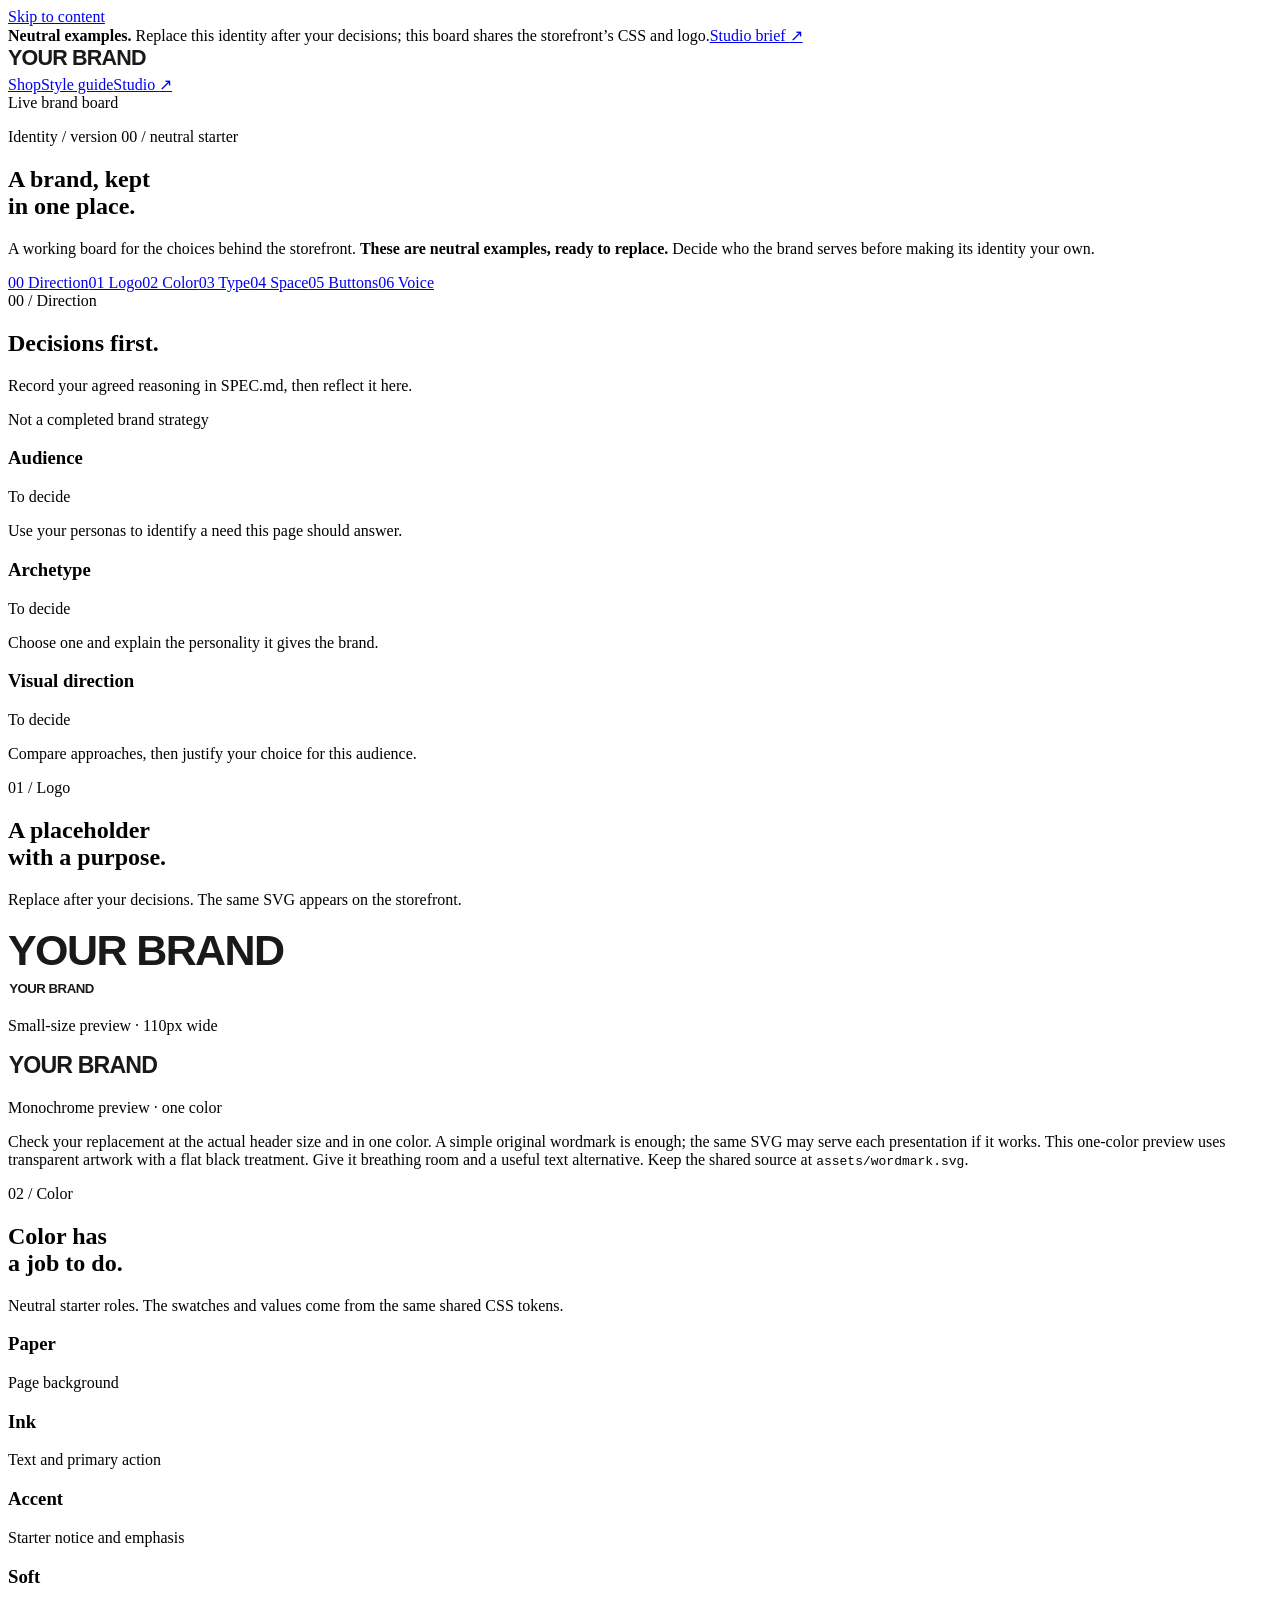
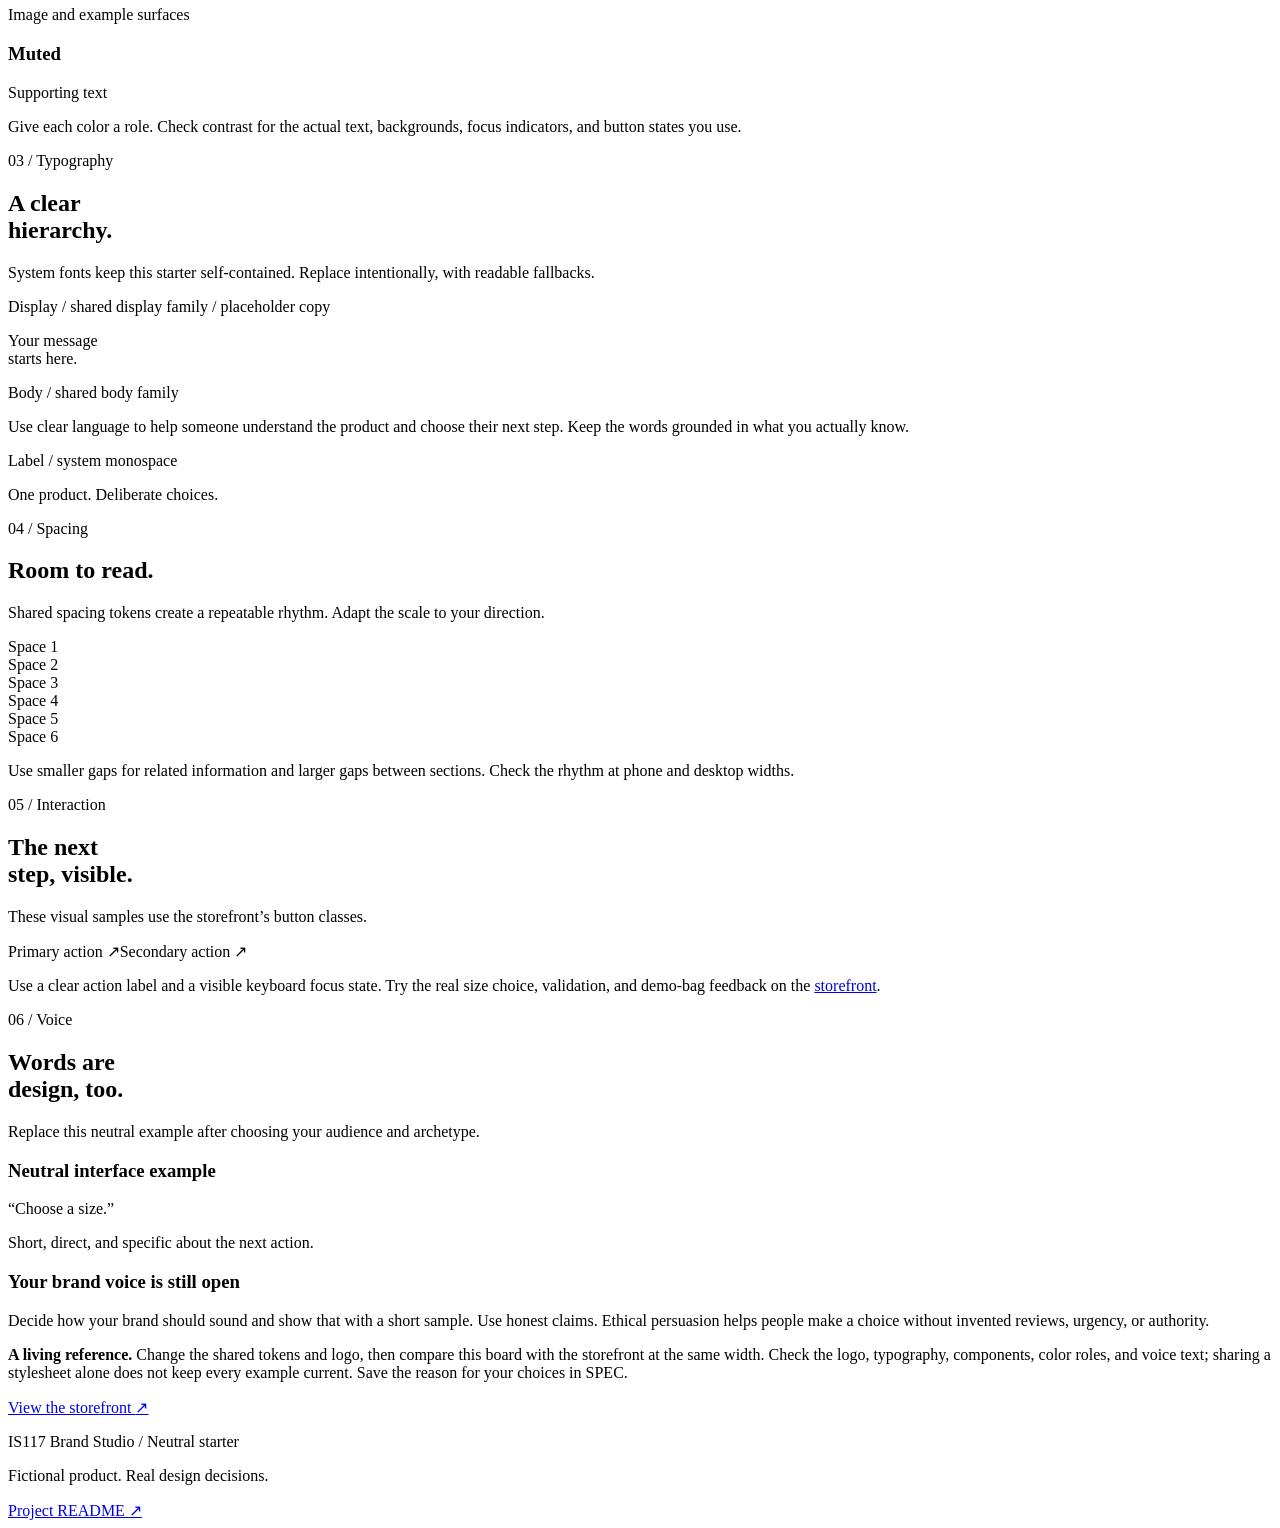
==== public/styleguide.html @ 8072f21a "Initial commit" ====
<!doctype html>
<html lang="en">
  <head>
    <meta charset="utf-8" />
    <meta name="viewport" content="width=device-width, initial-scale=1" />
    <meta
      name="description"
      content="The live, neutral brand board for the IS117 T-shirt storefront. Shared tokens and assets keep design choices connected to the page."
    />
    <title>Live style guide — Your Brand starter</title>
    <link rel="icon" href="data:," />
    <link rel="stylesheet" href="styles.css" />
    <script src="styleguide.js" defer></script>
  </head>
  <body>
    <a class="skip-link" href="#main">Skip to content</a>
    <aside class="starter-notice" aria-label="Starter information">
      <span
        ><strong>Neutral examples.</strong> Replace this identity after your
        decisions; this board shares the storefront’s CSS and logo.</span
      ><a href="studio.html">Studio brief <span aria-hidden="true">↗</span></a>
    </aside>
    <header class="site-header wrap">
      <a
        class="brand-link"
        href="index.html"
        aria-label="Your Brand storefront home"
        ><img
          class="wordmark"
          src="assets/wordmark.svg"
          alt="Neutral starter wordmark"
          width="175"
          height="26"
      /></a>
      <nav class="main-nav" aria-label="Main navigation">
        <a class="nav-link" href="index.html">Shop</a
        ><a class="nav-link" href="styleguide.html" aria-current="page"
          >Style guide</a
        ><a class="nav-link" href="studio.html"
          >Studio <span aria-hidden="true">↗</span></a
        >
      </nav>
      <span class="micro-label">Live brand board</span>
    </header>
    <main id="main">
      <section class="page-hero wrap" aria-labelledby="guide-title">
        <p class="eyebrow">
          <span class="status-dot" aria-hidden="true"></span> Identity / version
          00 / neutral starter
        </p>
        <h1 id="guide-title">A brand, kept<br />in one place.</h1>
        <p class="hero-summary">
          A working board for the choices behind the storefront.
          <strong>These are neutral examples, ready to replace.</strong> Decide
          who the brand serves before making its identity your own.
        </p>
      </section>
      <nav class="page-subnav wrap" aria-label="Style guide sections">
        <a class="section-link" href="#direction">00 Direction</a
        ><a class="section-link" href="#logo">01 Logo</a
        ><a class="section-link" href="#palette">02 Color</a
        ><a class="section-link" href="#type">03 Type</a
        ><a class="section-link" href="#spacing">04 Space</a
        ><a class="section-link" href="#buttons">05 Buttons</a
        ><a class="section-link" href="#voice">06 Voice</a>
      </nav>

      <section
        id="direction"
        class="guide-section wrap"
        aria-labelledby="direction-title"
      >
        <div class="section-heading">
          <span class="section-number">00 / Direction</span>
          <h2 id="direction-title">Decisions first.</h2>
          <p>Record your agreed reasoning in SPEC.md, then reflect it here.</p>
        </div>
        <div class="guide-content">
          <span class="draft-label">Not a completed brand strategy</span>
          <div class="decision-grid">
            <div>
              <h3>Audience</h3>
              <p class="undecided">To decide</p>
              <p>
                Use your personas to identify a need this page should answer.
              </p>
            </div>
            <div>
              <h3>Archetype</h3>
              <p class="undecided">To decide</p>
              <p>Choose one and explain the personality it gives the brand.</p>
            </div>
            <div>
              <h3>Visual direction</h3>
              <p class="undecided">To decide</p>
              <p>
                Compare approaches, then justify your choice for this audience.
              </p>
            </div>
          </div>
        </div>
      </section>

      <section
        id="logo"
        class="guide-section wrap"
        aria-labelledby="logo-title"
      >
        <div class="section-heading">
          <span class="section-number">01 / Logo</span>
          <h2 id="logo-title">A placeholder<br />with a purpose.</h2>
          <p>
            Replace after your decisions. The same SVG appears on the
            storefront.
          </p>
        </div>
        <div class="guide-content">
          <div class="logo-board">
            <img
              src="assets/wordmark.svg"
              alt="Neutral starter wordmark"
              width="350"
              height="52"
            />
          </div>
          <div class="logo-variants">
            <div class="logo-variant">
              <img
                class="logo-small"
                src="assets/wordmark.svg"
                alt="Neutral starter wordmark at a small size"
                width="110"
                height="16"
              />
              <p>Small-size preview · 110px wide</p>
            </div>
            <div class="logo-variant">
              <img
                class="logo-mono"
                src="assets/wordmark.svg"
                alt="Neutral starter wordmark in monochrome"
                width="190"
                height="28"
              />
              <p>Monochrome preview · one color</p>
            </div>
          </div>
          <p class="guide-note">
            Check your replacement at the actual header size and in one color. A
            simple original wordmark is enough; the same SVG may serve each
            presentation if it works. This one-color preview uses transparent
            artwork with a flat black treatment. Give it breathing room and a
            useful text alternative. Keep the shared source at
            <code>assets/wordmark.svg</code>.
          </p>
        </div>
      </section>

      <section
        id="palette"
        class="guide-section wrap"
        aria-labelledby="palette-title"
      >
        <div class="section-heading">
          <span class="section-number">02 / Color</span>
          <h2 id="palette-title">Color has<br />a job to do.</h2>
          <p>
            Neutral starter roles. The swatches and values come from the same
            shared CSS tokens.
          </p>
        </div>
        <div class="guide-content">
          <div class="palette-grid">
            <article class="palette-card">
              <div
                class="color-swatch"
                style="--swatch-color: var(--color-paper)"
              ></div>
              <h3>Paper</h3>
              <code data-color-token="--color-paper">CSS token</code>
              <p>Page background</p>
            </article>
            <article class="palette-card">
              <div
                class="color-swatch"
                style="--swatch-color: var(--color-ink)"
              ></div>
              <h3>Ink</h3>
              <code data-color-token="--color-ink">CSS token</code>
              <p>Text and primary action</p>
            </article>
            <article class="palette-card">
              <div
                class="color-swatch"
                style="--swatch-color: var(--color-accent)"
              ></div>
              <h3>Accent</h3>
              <code data-color-token="--color-accent">CSS token</code>
              <p>Starter notice and emphasis</p>
            </article>
            <article class="palette-card">
              <div
                class="color-swatch"
                style="--swatch-color: var(--color-soft)"
              ></div>
              <h3>Soft</h3>
              <code data-color-token="--color-soft">CSS token</code>
              <p>Image and example surfaces</p>
            </article>
            <article class="palette-card">
              <div
                class="color-swatch"
                style="--swatch-color: var(--color-muted)"
              ></div>
              <h3>Muted</h3>
              <code data-color-token="--color-muted">CSS token</code>
              <p>Supporting text</p>
            </article>
          </div>
          <p class="guide-note">
            Give each color a role. Check contrast for the actual text,
            backgrounds, focus indicators, and button states you use.
          </p>
        </div>
      </section>

      <section
        id="type"
        class="guide-section wrap"
        aria-labelledby="type-title"
      >
        <div class="section-heading">
          <span class="section-number">03 / Typography</span>
          <h2 id="type-title">A clear<br />hierarchy.</h2>
          <p>
            System fonts keep this starter self-contained. Replace
            intentionally, with readable fallbacks.
          </p>
        </div>
        <div class="guide-content">
          <div class="type-specimen">
            <span class="type-label"
              >Display / shared display family / placeholder copy</span
            >
            <p class="type-display">Your message<br />starts here.</p>
          </div>
          <div class="type-specimen">
            <span class="type-label">Body / shared body family</span>
            <p class="type-body">
              Use clear language to help someone understand the product and
              choose their next step. Keep the words grounded in what you
              actually know.
            </p>
          </div>
          <div class="type-specimen">
            <span class="type-label">Label / system monospace</span>
            <p class="type-mono">One product. Deliberate choices.</p>
          </div>
        </div>
      </section>

      <section
        id="spacing"
        class="guide-section wrap"
        aria-labelledby="spacing-title"
      >
        <div class="section-heading">
          <span class="section-number">04 / Spacing</span>
          <h2 id="spacing-title">Room to read.</h2>
          <p>
            Shared spacing tokens create a repeatable rhythm. Adapt the scale to
            your direction.
          </p>
        </div>
        <div class="guide-content">
          <div class="spacing-grid">
            <div class="spacing-token">
              <div
                class="spacing-bar"
                style="--token-size: var(--space-1)"
              ></div>
              <span class="token-name">Space 1</span
              ><code data-space-token="--space-1">CSS token</code>
            </div>
            <div class="spacing-token">
              <div
                class="spacing-bar"
                style="--token-size: var(--space-2)"
              ></div>
              <span class="token-name">Space 2</span
              ><code data-space-token="--space-2">CSS token</code>
            </div>
            <div class="spacing-token">
              <div
                class="spacing-bar"
                style="--token-size: var(--space-3)"
              ></div>
              <span class="token-name">Space 3</span
              ><code data-space-token="--space-3">CSS token</code>
            </div>
            <div class="spacing-token">
              <div
                class="spacing-bar"
                style="--token-size: var(--space-4)"
              ></div>
              <span class="token-name">Space 4</span
              ><code data-space-token="--space-4">CSS token</code>
            </div>
            <div class="spacing-token">
              <div
                class="spacing-bar"
                style="--token-size: var(--space-5)"
              ></div>
              <span class="token-name">Space 5</span
              ><code data-space-token="--space-5">CSS token</code>
            </div>
            <div class="spacing-token">
              <div
                class="spacing-bar"
                style="--token-size: var(--space-6)"
              ></div>
              <span class="token-name">Space 6</span
              ><code data-space-token="--space-6">CSS token</code>
            </div>
          </div>
          <p class="guide-note">
            Use smaller gaps for related information and larger gaps between
            sections. Check the rhythm at phone and desktop widths.
          </p>
        </div>
      </section>

      <section
        id="buttons"
        class="guide-section wrap"
        aria-labelledby="buttons-title"
      >
        <div class="section-heading">
          <span class="section-number">05 / Interaction</span>
          <h2 id="buttons-title">The next<br />step, visible.</h2>
          <p>These visual samples use the storefront’s button classes.</p>
        </div>
        <div class="guide-content">
          <div class="button-samples">
            <span class="button button-primary"
              >Primary action <span aria-hidden="true">↗</span></span
            ><span class="button button-secondary"
              >Secondary action <span aria-hidden="true">↗</span></span
            >
          </div>
          <p class="guide-note">
            Use a clear action label and a visible keyboard focus state. Try the
            real size choice, validation, and demo-bag feedback on the
            <a href="index.html">storefront</a>.
          </p>
        </div>
      </section>

      <section
        id="voice"
        class="guide-section wrap"
        aria-labelledby="voice-title"
      >
        <div class="section-heading">
          <span class="section-number">06 / Voice</span>
          <h2 id="voice-title">Words are<br />design, too.</h2>
          <p>
            Replace this neutral example after choosing your audience and
            archetype.
          </p>
        </div>
        <div class="guide-content">
          <div class="voice-grid">
            <div>
              <h3>Neutral interface example</h3>
              <p class="voice-example">“Choose a size.”</p>
              <p>Short, direct, and specific about the next action.</p>
            </div>
            <div>
              <h3>Your brand voice is still open</h3>
              <p>
                Decide how your brand should sound and show that with a short
                sample. Use honest claims. Ethical persuasion helps people make
                a choice without invented reviews, urgency, or authority.
              </p>
            </div>
          </div>
        </div>
      </section>

      <div class="guide-footer-note wrap">
        <p>
          <strong>A living reference.</strong> Change the shared tokens and
          logo, then compare this board with the storefront at the same width.
          Check the logo, typography, components, color roles, and voice text;
          sharing a stylesheet alone does not keep every example current. Save
          the reason for your choices in SPEC.
        </p>
        <a href="index.html"
          >View the storefront <span aria-hidden="true">↗</span></a
        >
      </div>
    </main>
    <footer class="site-footer wrap">
      <p>
        IS117 Brand Studio <span class="footer-separator"> / </span> Neutral
        starter
      </p>
      <p class="footer-tagline">Fictional product. Real design decisions.</p>
      <a href="https://github.com/kaw393939/is117-brand-studio#readme"
        >Project README <span aria-hidden="true">↗</span></a
      >
    </footer>
  </body>
</html>
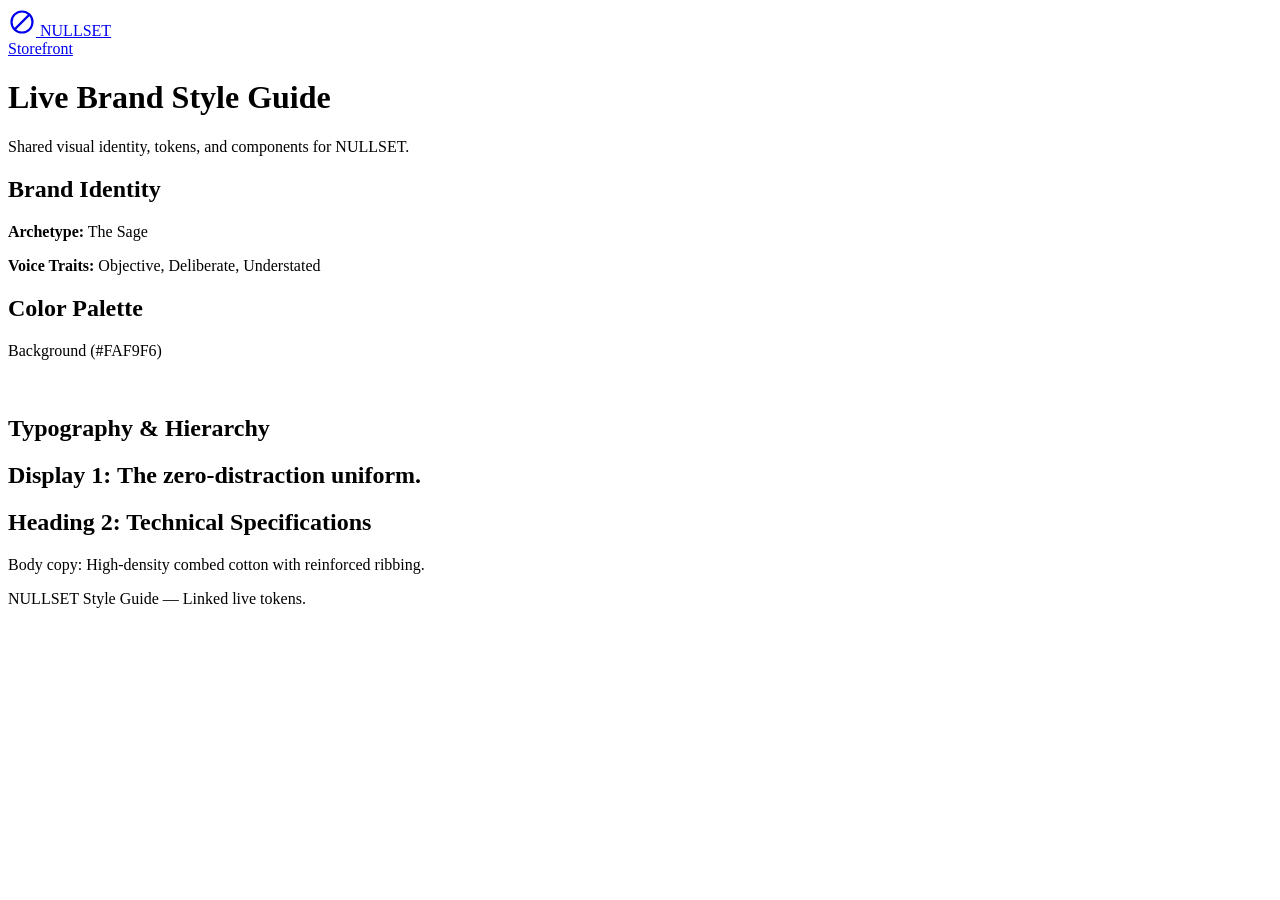
==== commit 1f22fce4: "feat(BRAND-001): complete nullset storefront, live styleguide, and docs" ====
--- a/public/styleguide.html
+++ b/public/styleguide.html
@@ -3,413 +3,92 @@
   <head>
     <meta charset="utf-8" />
     <meta name="viewport" content="width=device-width, initial-scale=1" />
-    <meta
-      name="description"
-      content="The live, neutral brand board for the IS117 T-shirt storefront. Shared tokens and assets keep design choices connected to the page."
-    />
-    <title>Live style guide — Your Brand starter</title>
-    <link rel="icon" href="data:," />
-    <link rel="stylesheet" href="styles.css" />
-    <script src="styleguide.js" defer></script>
+    <title>NULLSET — Live Style Guide</title>
+    <link rel="stylesheet" href="style.css" />
   </head>
   <body>
-    <a class="skip-link" href="#main">Skip to content</a>
-    <aside class="starter-notice" aria-label="Starter information">
-      <span
-        ><strong>Neutral examples.</strong> Replace this identity after your
-        decisions; this board shares the storefront’s CSS and logo.</span
-      ><a href="studio.html">Studio brief <span aria-hidden="true">↗</span></a>
-    </aside>
-    <header class="site-header wrap">
-      <a
-        class="brand-link"
-        href="index.html"
-        aria-label="Your Brand storefront home"
-        ><img
-          class="wordmark"
-          src="assets/wordmark.svg"
-          alt="Neutral starter wordmark"
-          width="175"
-          height="26"
-      /></a>
-      <nav class="main-nav" aria-label="Main navigation">
-        <a class="nav-link" href="index.html">Shop</a
-        ><a class="nav-link" href="styleguide.html" aria-current="page"
-          >Style guide</a
-        ><a class="nav-link" href="studio.html"
-          >Studio <span aria-hidden="true">↗</span></a
-        >
-      </nav>
-      <span class="micro-label">Live brand board</span>
+    <header class="site-header">
+      <div class="header-inner container">
+        <a href="/" class="brand-logo" aria-label="NULLSET Home">
+          <svg
+            width="28"
+            height="28"
+            viewBox="0 0 32 32"
+            fill="none"
+            xmlns="http://www.w3.org/2000/svg"
+            aria-hidden="true"
+          >
+            <circle
+              cx="16"
+              cy="16"
+              r="12"
+              stroke="currentColor"
+              stroke-width="2.5"
+            />
+            <line
+              x1="7"
+              y1="25"
+              x2="25"
+              y2="7"
+              stroke="currentColor"
+              stroke-width="2.5"
+            />
+          </svg>
+          <span class="brand-name">NULLSET</span>
+        </a>
+        <nav class="nav-links">
+          <a href="index.html">Storefront</a>
+        </nav>
+      </div>
     </header>
-    <main id="main">
-      <section class="page-hero wrap" aria-labelledby="guide-title">
-        <p class="eyebrow">
-          <span class="status-dot" aria-hidden="true"></span> Identity / version
-          00 / neutral starter
-        </p>
-        <h1 id="guide-title">A brand, kept<br />in one place.</h1>
-        <p class="hero-summary">
-          A working board for the choices behind the storefront.
-          <strong>These are neutral examples, ready to replace.</strong> Decide
-          who the brand serves before making its identity your own.
-        </p>
+
+    <main class="container">
+      <h1>Live Brand Style Guide</h1>
+      <p>Shared visual identity, tokens, and components for NULLSET.</p>
+
+      <section class="guide-section">
+        <h2>Brand Identity</h2>
+        <p><strong>Archetype:</strong> The Sage</p>
+        <p><strong>Voice Traits:</strong> Objective, Deliberate, Understated</p>
       </section>
-      <nav class="page-subnav wrap" aria-label="Style guide sections">
-        <a class="section-link" href="#direction">00 Direction</a
-        ><a class="section-link" href="#logo">01 Logo</a
-        ><a class="section-link" href="#palette">02 Color</a
-        ><a class="section-link" href="#type">03 Type</a
-        ><a class="section-link" href="#spacing">04 Space</a
-        ><a class="section-link" href="#buttons">05 Buttons</a
-        ><a class="section-link" href="#voice">06 Voice</a>
-      </nav>
 
-      <section
-        id="direction"
-        class="guide-section wrap"
-        aria-labelledby="direction-title"
-      >
-        <div class="section-heading">
-          <span class="section-number">00 / Direction</span>
-          <h2 id="direction-title">Decisions first.</h2>
-          <p>Record your agreed reasoning in SPEC.md, then reflect it here.</p>
-        </div>
-        <div class="guide-content">
-          <span class="draft-label">Not a completed brand strategy</span>
-          <div class="decision-grid">
-            <div>
-              <h3>Audience</h3>
-              <p class="undecided">To decide</p>
-              <p>
-                Use your personas to identify a need this page should answer.
-              </p>
-            </div>
-            <div>
-              <h3>Archetype</h3>
-              <p class="undecided">To decide</p>
-              <p>Choose one and explain the personality it gives the brand.</p>
-            </div>
-            <div>
-              <h3>Visual direction</h3>
-              <p class="undecided">To decide</p>
-              <p>
-                Compare approaches, then justify your choice for this audience.
-              </p>
-            </div>
+      <section class="guide-section">
+        <h2>Color Palette</h2>
+        <div class="swatch-grid">
+          <div
+            class="swatch"
+            style="
+              background: var(--color-bg);
+              border: 1px solid var(--color-border);
+            "
+          >
+            <span>Background (#FAF9F6)</span>
+          </div>
+          <div
+            class="swatch"
+            style="background: var(--color-text); color: #fff"
+          >
+            <span>Text Primary (#111111)</span>
+          </div>
+          <div
+            class="swatch"
+            style="background: var(--color-accent); color: #fff"
+          >
+            <span>Accent (#2B3A42)</span>
           </div>
         </div>
       </section>
 
-      <section
-        id="logo"
-        class="guide-section wrap"
-        aria-labelledby="logo-title"
-      >
-        <div class="section-heading">
-          <span class="section-number">01 / Logo</span>
-          <h2 id="logo-title">A placeholder<br />with a purpose.</h2>
-          <p>
-            Replace after your decisions. The same SVG appears on the
-            storefront.
-          </p>
-        </div>
-        <div class="guide-content">
-          <div class="logo-board">
-            <img
-              src="assets/wordmark.svg"
-              alt="Neutral starter wordmark"
-              width="350"
-              height="52"
-            />
-          </div>
-          <div class="logo-variants">
-            <div class="logo-variant">
-              <img
-                class="logo-small"
-                src="assets/wordmark.svg"
-                alt="Neutral starter wordmark at a small size"
-                width="110"
-                height="16"
-              />
-              <p>Small-size preview · 110px wide</p>
-            </div>
-            <div class="logo-variant">
-              <img
-                class="logo-mono"
-                src="assets/wordmark.svg"
-                alt="Neutral starter wordmark in monochrome"
-                width="190"
-                height="28"
-              />
-              <p>Monochrome preview · one color</p>
-            </div>
-          </div>
-          <p class="guide-note">
-            Check your replacement at the actual header size and in one color. A
-            simple original wordmark is enough; the same SVG may serve each
-            presentation if it works. This one-color preview uses transparent
-            artwork with a flat black treatment. Give it breathing room and a
-            useful text alternative. Keep the shared source at
-            <code>assets/wordmark.svg</code>.
-          </p>
-        </div>
+      <section class="guide-section">
+        <h2>Typography & Hierarchy</h2>
+        <h1>Display 1: The zero-distraction uniform.</h1>
+        <h2>Heading 2: Technical Specifications</h2>
+        <p>Body copy: High-density combed cotton with reinforced ribbing.</p>
       </section>
+    </main>
 
-      <section
-        id="palette"
-        class="guide-section wrap"
-        aria-labelledby="palette-title"
-      >
-        <div class="section-heading">
-          <span class="section-number">02 / Color</span>
-          <h2 id="palette-title">Color has<br />a job to do.</h2>
-          <p>
-            Neutral starter roles. The swatches and values come from the same
-            shared CSS tokens.
-          </p>
-        </div>
-        <div class="guide-content">
-          <div class="palette-grid">
-            <article class="palette-card">
-              <div
-                class="color-swatch"
-                style="--swatch-color: var(--color-paper)"
-              ></div>
-              <h3>Paper</h3>
-              <code data-color-token="--color-paper">CSS token</code>
-              <p>Page background</p>
-            </article>
-            <article class="palette-card">
-              <div
-                class="color-swatch"
-                style="--swatch-color: var(--color-ink)"
-              ></div>
-              <h3>Ink</h3>
-              <code data-color-token="--color-ink">CSS token</code>
-              <p>Text and primary action</p>
-            </article>
-            <article class="palette-card">
-              <div
-                class="color-swatch"
-                style="--swatch-color: var(--color-accent)"
-              ></div>
-              <h3>Accent</h3>
-              <code data-color-token="--color-accent">CSS token</code>
-              <p>Starter notice and emphasis</p>
-            </article>
-            <article class="palette-card">
-              <div
-                class="color-swatch"
-                style="--swatch-color: var(--color-soft)"
-              ></div>
-              <h3>Soft</h3>
-              <code data-color-token="--color-soft">CSS token</code>
-              <p>Image and example surfaces</p>
-            </article>
-            <article class="palette-card">
-              <div
-                class="color-swatch"
-                style="--swatch-color: var(--color-muted)"
-              ></div>
-              <h3>Muted</h3>
-              <code data-color-token="--color-muted">CSS token</code>
-              <p>Supporting text</p>
-            </article>
-          </div>
-          <p class="guide-note">
-            Give each color a role. Check contrast for the actual text,
-            backgrounds, focus indicators, and button states you use.
-          </p>
-        </div>
-      </section>
-
-      <section
-        id="type"
-        class="guide-section wrap"
-        aria-labelledby="type-title"
-      >
-        <div class="section-heading">
-          <span class="section-number">03 / Typography</span>
-          <h2 id="type-title">A clear<br />hierarchy.</h2>
-          <p>
-            System fonts keep this starter self-contained. Replace
-            intentionally, with readable fallbacks.
-          </p>
-        </div>
-        <div class="guide-content">
-          <div class="type-specimen">
-            <span class="type-label"
-              >Display / shared display family / placeholder copy</span
-            >
-            <p class="type-display">Your message<br />starts here.</p>
-          </div>
-          <div class="type-specimen">
-            <span class="type-label">Body / shared body family</span>
-            <p class="type-body">
-              Use clear language to help someone understand the product and
-              choose their next step. Keep the words grounded in what you
-              actually know.
-            </p>
-          </div>
-          <div class="type-specimen">
-            <span class="type-label">Label / system monospace</span>
-            <p class="type-mono">One product. Deliberate choices.</p>
-          </div>
-        </div>
-      </section>
-
-      <section
-        id="spacing"
-        class="guide-section wrap"
-        aria-labelledby="spacing-title"
-      >
-        <div class="section-heading">
-          <span class="section-number">04 / Spacing</span>
-          <h2 id="spacing-title">Room to read.</h2>
-          <p>
-            Shared spacing tokens create a repeatable rhythm. Adapt the scale to
-            your direction.
-          </p>
-        </div>
-        <div class="guide-content">
-          <div class="spacing-grid">
-            <div class="spacing-token">
-              <div
-                class="spacing-bar"
-                style="--token-size: var(--space-1)"
-              ></div>
-              <span class="token-name">Space 1</span
-              ><code data-space-token="--space-1">CSS token</code>
-            </div>
-            <div class="spacing-token">
-              <div
-                class="spacing-bar"
-                style="--token-size: var(--space-2)"
-              ></div>
-              <span class="token-name">Space 2</span
-              ><code data-space-token="--space-2">CSS token</code>
-            </div>
-            <div class="spacing-token">
-              <div
-                class="spacing-bar"
-                style="--token-size: var(--space-3)"
-              ></div>
-              <span class="token-name">Space 3</span
-              ><code data-space-token="--space-3">CSS token</code>
-            </div>
-            <div class="spacing-token">
-              <div
-                class="spacing-bar"
-                style="--token-size: var(--space-4)"
-              ></div>
-              <span class="token-name">Space 4</span
-              ><code data-space-token="--space-4">CSS token</code>
-            </div>
-            <div class="spacing-token">
-              <div
-                class="spacing-bar"
-                style="--token-size: var(--space-5)"
-              ></div>
-              <span class="token-name">Space 5</span
-              ><code data-space-token="--space-5">CSS token</code>
-            </div>
-            <div class="spacing-token">
-              <div
-                class="spacing-bar"
-                style="--token-size: var(--space-6)"
-              ></div>
-              <span class="token-name">Space 6</span
-              ><code data-space-token="--space-6">CSS token</code>
-            </div>
-          </div>
-          <p class="guide-note">
-            Use smaller gaps for related information and larger gaps between
-            sections. Check the rhythm at phone and desktop widths.
-          </p>
-        </div>
-      </section>
-
-      <section
-        id="buttons"
-        class="guide-section wrap"
-        aria-labelledby="buttons-title"
-      >
-        <div class="section-heading">
-          <span class="section-number">05 / Interaction</span>
-          <h2 id="buttons-title">The next<br />step, visible.</h2>
-          <p>These visual samples use the storefront’s button classes.</p>
-        </div>
-        <div class="guide-content">
-          <div class="button-samples">
-            <span class="button button-primary"
-              >Primary action <span aria-hidden="true">↗</span></span
-            ><span class="button button-secondary"
-              >Secondary action <span aria-hidden="true">↗</span></span
-            >
-          </div>
-          <p class="guide-note">
-            Use a clear action label and a visible keyboard focus state. Try the
-            real size choice, validation, and demo-bag feedback on the
-            <a href="index.html">storefront</a>.
-          </p>
-        </div>
-      </section>
-
-      <section
-        id="voice"
-        class="guide-section wrap"
-        aria-labelledby="voice-title"
-      >
-        <div class="section-heading">
-          <span class="section-number">06 / Voice</span>
-          <h2 id="voice-title">Words are<br />design, too.</h2>
-          <p>
-            Replace this neutral example after choosing your audience and
-            archetype.
-          </p>
-        </div>
-        <div class="guide-content">
-          <div class="voice-grid">
-            <div>
-              <h3>Neutral interface example</h3>
-              <p class="voice-example">“Choose a size.”</p>
-              <p>Short, direct, and specific about the next action.</p>
-            </div>
-            <div>
-              <h3>Your brand voice is still open</h3>
-              <p>
-                Decide how your brand should sound and show that with a short
-                sample. Use honest claims. Ethical persuasion helps people make
-                a choice without invented reviews, urgency, or authority.
-              </p>
-            </div>
-          </div>
-        </div>
-      </section>
-
-      <div class="guide-footer-note wrap">
-        <p>
-          <strong>A living reference.</strong> Change the shared tokens and
-          logo, then compare this board with the storefront at the same width.
-          Check the logo, typography, components, color roles, and voice text;
-          sharing a stylesheet alone does not keep every example current. Save
-          the reason for your choices in SPEC.
-        </p>
-        <a href="index.html"
-          >View the storefront <span aria-hidden="true">↗</span></a
-        >
-      </div>
-    </main>
-    <footer class="site-footer wrap">
-      <p>
-        IS117 Brand Studio <span class="footer-separator"> / </span> Neutral
-        starter
-      </p>
-      <p class="footer-tagline">Fictional product. Real design decisions.</p>
-      <a href="https://github.com/kaw393939/is117-brand-studio#readme"
-        >Project README <span aria-hidden="true">↗</span></a
-      >
+    <footer class="site-footer container">
+      <p>NULLSET Style Guide — Linked live tokens.</p>
     </footer>
   </body>
 </html>
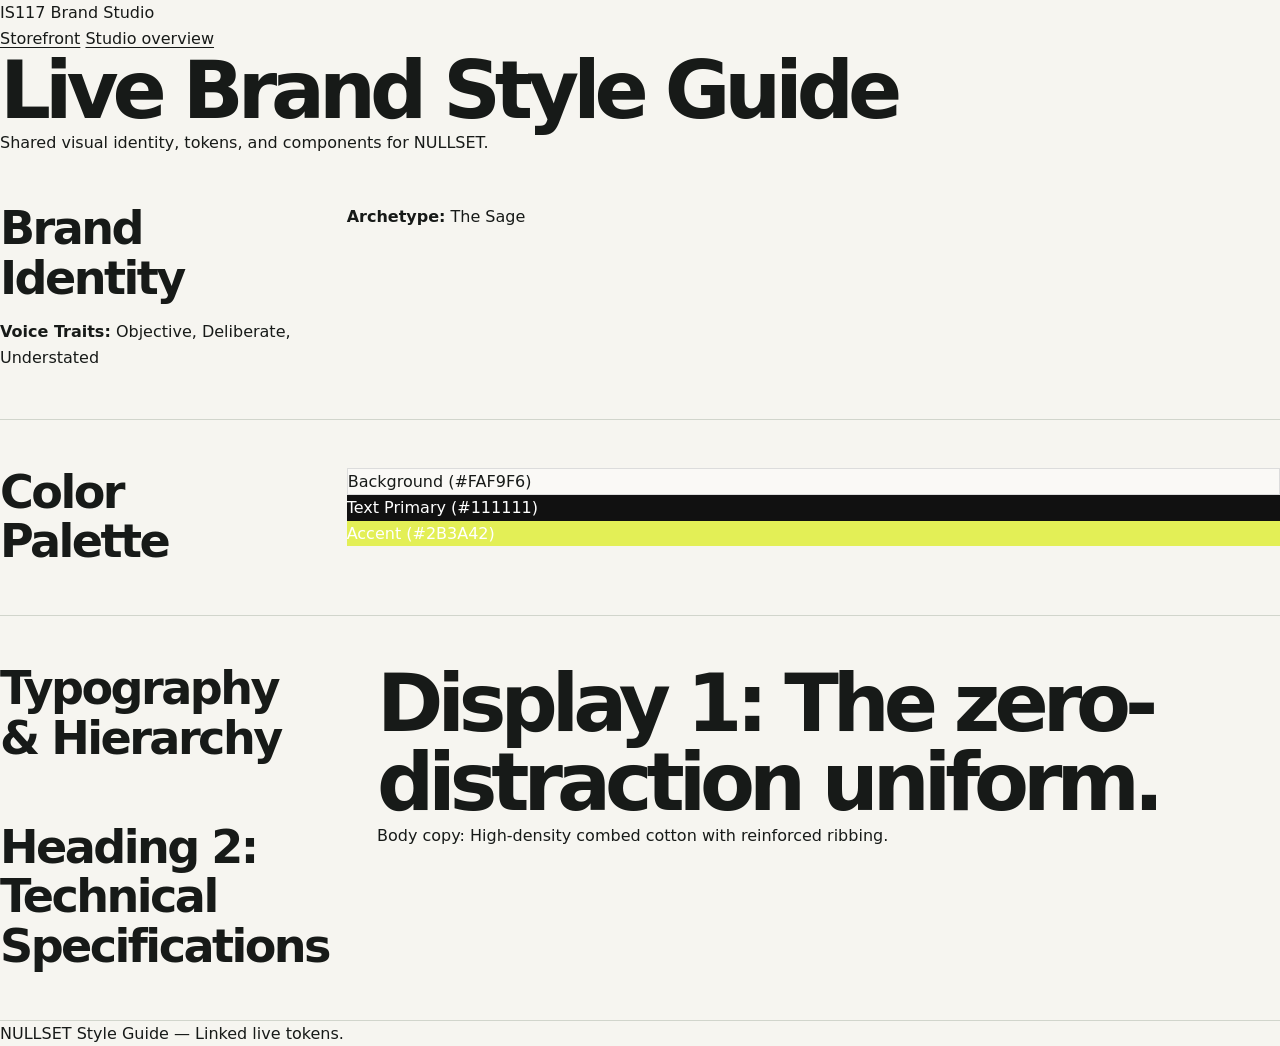
==== commit c50615e3: "style: autoformat styleguide and stylesheet with prettier" ====
--- a/public/styleguide.html
+++ b/public/styleguide.html
@@ -4,45 +4,20 @@
     <meta charset="utf-8" />
     <meta name="viewport" content="width=device-width, initial-scale=1" />
     <title>NULLSET — Live Style Guide</title>
-    <link rel="stylesheet" href="style.css" />
+    <link rel="stylesheet" href="styles.css" />
   </head>
   <body>
-    <header class="site-header">
-      <div class="header-inner container">
-        <a href="/" class="brand-logo" aria-label="NULLSET Home">
-          <svg
-            width="28"
-            height="28"
-            viewBox="0 0 32 32"
-            fill="none"
-            xmlns="http://www.w3.org/2000/svg"
-            aria-hidden="true"
-          >
-            <circle
-              cx="16"
-              cy="16"
-              r="12"
-              stroke="currentColor"
-              stroke-width="2.5"
-            />
-            <line
-              x1="7"
-              y1="25"
-              x2="25"
-              y2="7"
-              stroke="currentColor"
-              stroke-width="2.5"
-            />
-          </svg>
-          <span class="brand-name">NULLSET</span>
-        </a>
-        <nav class="nav-links">
+    <header class="studio-header">
+      <div class="studio-bar">
+        <span class="studio-badge">IS117 Brand Studio</span>
+        <nav class="studio-nav" aria-label="Project">
           <a href="index.html">Storefront</a>
+          <a href="studio.html">Studio overview</a>
         </nav>
       </div>
     </header>
 
-    <main class="container">
+    <main class="page-shell">
       <h1>Live Brand Style Guide</h1>
       <p>Shared visual identity, tokens, and components for NULLSET.</p>
 
@@ -55,40 +30,30 @@
       <section class="guide-section">
         <h2>Color Palette</h2>
         <div class="swatch-grid">
-          <div
-            class="swatch"
-            style="
-              background: var(--color-bg);
-              border: 1px solid var(--color-border);
-            "
-          >
+          <div class="swatch swatch-bg">
             <span>Background (#FAF9F6)</span>
           </div>
-          <div
-            class="swatch"
-            style="background: var(--color-text); color: #fff"
-          >
+          <div class="swatch swatch-text">
             <span>Text Primary (#111111)</span>
           </div>
-          <div
-            class="swatch"
-            style="background: var(--color-accent); color: #fff"
-          >
+          <div class="swatch swatch-accent">
             <span>Accent (#2B3A42)</span>
           </div>
         </div>
       </section>
 
       <section class="guide-section">
-        <h2>Typography & Hierarchy</h2>
+        <h2>Typography &amp; Hierarchy</h2>
         <h1>Display 1: The zero-distraction uniform.</h1>
         <h2>Heading 2: Technical Specifications</h2>
         <p>Body copy: High-density combed cotton with reinforced ribbing.</p>
       </section>
     </main>
 
-    <footer class="site-footer container">
-      <p>NULLSET Style Guide — Linked live tokens.</p>
+    <footer class="studio-footer">
+      <div class="footer-inner">
+        <p>NULLSET Style Guide — Linked live tokens.</p>
+      </div>
     </footer>
   </body>
 </html>
--- a/public/styles.css
+++ b/public/styles.css
@@ -0,0 +1,1311 @@
+/* Shared brand tokens. Change these after you agree on your brand direction.
+   Both the storefront and the live style guide use this file. */
+:root {
+  --color-paper: #f6f5f0;
+  --color-ink: #171a18;
+  --color-muted: #5a615b;
+  --color-line: #d1d5cc;
+  --color-accent: #e3ef56;
+  --color-soft: #e8eae1;
+  --color-white: #fff;
+  --color-danger: #992e28;
+  --font-body:
+    system-ui, -apple-system, blinkmacsystemfont, "Segoe UI", sans-serif;
+  --font-display:
+    system-ui, -apple-system, blinkmacsystemfont, "Segoe UI", sans-serif;
+  --font-mono: ui-monospace, sfmono-regular, consolas, monospace;
+  --space-1: 0.5rem;
+  --space-2: 1rem;
+  --space-3: 1.5rem;
+  --space-4: 2rem;
+  --space-5: 3rem;
+  --space-6: 4rem;
+  --page-width: 1440px;
+}
+
+* {
+  box-sizing: border-box;
+}
+
+html {
+  scroll-behavior: smooth;
+  scroll-padding-top: 1.5rem;
+}
+
+body {
+  margin: 0;
+  background: var(--color-paper);
+  color: var(--color-ink);
+  font-family: var(--font-body);
+  line-height: 1.6;
+  -webkit-font-smoothing: antialiased;
+}
+
+img,
+svg {
+  display: block;
+  max-width: 100%;
+}
+
+button,
+a,
+input {
+  -webkit-tap-highlight-color: transparent;
+}
+
+a {
+  color: inherit;
+  text-underline-offset: 0.2em;
+  text-decoration-thickness: 1px;
+}
+
+a:hover {
+  text-decoration-thickness: 2px;
+}
+
+button,
+input {
+  font: inherit;
+}
+
+button {
+  cursor: pointer;
+}
+
+button:disabled {
+  cursor: default;
+}
+
+:focus-visible {
+  outline: 3px solid var(--color-ink);
+  outline-offset: 5px;
+}
+
+[hidden] {
+  display: none !important;
+}
+
+::selection {
+  background: var(--color-accent);
+  color: var(--color-ink);
+}
+
+h1,
+h2,
+h3,
+p {
+  margin: 0;
+}
+
+h1,
+h2,
+h3 {
+  font-family: var(--font-display);
+  font-weight: 550;
+}
+
+h1 {
+  font-size: clamp(3.4rem, 6.25vw, 6.6rem);
+  line-height: 0.99;
+  letter-spacing: -0.075em;
+}
+
+h2 {
+  font-size: clamp(2rem, 3.6vw, 3.75rem);
+  line-height: 1.08;
+  letter-spacing: -0.055em;
+}
+
+h3 {
+  font-size: 1.3rem;
+  line-height: 1.3;
+  letter-spacing: -0.03em;
+}
+
+p + p {
+  margin-top: var(--space-2);
+}
+
+.wrap {
+  width: min(calc(100% - 6rem), var(--page-width));
+  margin-inline: auto;
+}
+
+.muted {
+  color: var(--color-muted);
+}
+
+.eyebrow,
+.micro-label,
+.visual-label,
+.image-caption,
+.section-number,
+.type-label,
+.token-name {
+  font-family: var(--font-mono);
+  font-size: 0.68rem;
+  font-weight: 500;
+  line-height: 1.5;
+  letter-spacing: 0.06em;
+  text-transform: uppercase;
+}
+
+.eyebrow {
+  display: flex;
+  align-items: center;
+  gap: 0.55rem;
+}
+
+.status-dot {
+  width: 7px;
+  height: 7px;
+  display: inline-block;
+  background: var(--color-ink);
+  border-radius: 50%;
+}
+
+.skip-link {
+  position: fixed;
+  top: 8px;
+  left: 8px;
+  z-index: 10;
+  transform: translateY(-180%);
+  padding: 0.75rem 1rem;
+  background: var(--color-ink);
+  color: var(--color-white);
+}
+
+.skip-link:focus {
+  transform: translateY(0);
+}
+
+.starter-notice {
+  display: flex;
+  justify-content: space-between;
+  align-items: center;
+  gap: 1.5rem;
+  padding: 0.8rem 3rem;
+  background: var(--color-accent);
+  font-size: 0.73rem;
+  line-height: 1.5;
+}
+
+.starter-notice a {
+  flex-shrink: 0;
+  font-weight: 650;
+}
+
+.site-header {
+  min-height: 106px;
+  display: flex;
+  align-items: center;
+  gap: 3rem;
+  border-bottom: 1px solid var(--color-line);
+}
+
+.brand-link {
+  display: inline-block;
+  flex-shrink: 0;
+}
+
+.wordmark {
+  width: 150px;
+  height: auto;
+}
+
+.main-nav {
+  display: flex;
+  justify-content: center;
+  align-items: center;
+  gap: 2rem;
+  margin-inline: auto;
+}
+
+.nav-link,
+.bag-link {
+  text-decoration: none;
+  font-size: 0.8rem;
+}
+
+.nav-link {
+  padding-block: 0.5rem;
+  border-bottom: 1px solid transparent;
+}
+
+.nav-link:hover,
+.nav-link[aria-current="page"] {
+  border-color: currentcolor;
+}
+
+.bag-link {
+  display: flex;
+  align-items: center;
+  gap: 0.65rem;
+  white-space: nowrap;
+}
+
+.bag-count {
+  display: grid;
+  place-items: center;
+  min-width: 1.7rem;
+  height: 1.7rem;
+  border: 1px solid var(--color-ink);
+  border-radius: 50%;
+  font-size: 0.7rem;
+}
+
+.product-section {
+  display: grid;
+  grid-template-columns: 1.13fr 1fr;
+  gap: clamp(3rem, 7vw, 8rem);
+  padding-block: var(--space-5) 5rem;
+  align-items: start;
+}
+
+.product-visual {
+  position: relative;
+  background: var(--color-soft);
+}
+
+.visual-label {
+  position: absolute;
+  z-index: 1;
+  inset: 1.3rem 1.4rem auto;
+  display: flex;
+  justify-content: space-between;
+  gap: 1rem;
+  font-size: 0.6rem;
+}
+
+.shirt-image {
+  width: 100%;
+  height: auto;
+  aspect-ratio: 800 / 880;
+  object-fit: contain;
+}
+
+.image-caption {
+  display: flex;
+  align-items: center;
+  justify-content: space-between;
+  gap: 1rem;
+  padding: 1.2rem 1.4rem;
+  border-top: 1px solid var(--color-line);
+  font-size: 0.59rem;
+}
+
+.image-caption > :last-child {
+  font-family: var(--font-body);
+  font-size: 1.5rem;
+  line-height: 1;
+}
+
+.product-information {
+  max-width: 530px;
+  padding-block: 1rem;
+}
+
+.product-information h1 {
+  margin-top: 1.6rem;
+}
+
+.product-intro {
+  font-size: 1.2rem;
+  line-height: 1.5;
+  margin-top: 1.8rem;
+  letter-spacing: -0.025em;
+}
+
+.product-description {
+  margin-top: 0.6rem;
+  font-size: 0.88rem;
+  max-width: 430px;
+}
+
+.price-row {
+  display: flex;
+  align-items: center;
+  justify-content: space-between;
+  gap: 1rem;
+  margin-block: 2rem 1.5rem;
+  padding-bottom: 1.2rem;
+  border-bottom: 1px solid var(--color-line);
+}
+
+.price {
+  font-size: 1.65rem;
+  letter-spacing: -0.04em;
+  font-weight: 600;
+}
+
+.price span {
+  font-family: var(--font-mono);
+  font-size: 0.65rem;
+  font-weight: 400;
+  letter-spacing: 0;
+  margin-left: 0.25rem;
+}
+
+.price-row .micro-label {
+  color: var(--color-muted);
+  font-size: 0.6rem;
+}
+
+fieldset {
+  padding: 0;
+  margin: 0;
+  border: 0;
+  min-width: 0;
+}
+
+legend {
+  padding: 0;
+  font-size: 0.84rem;
+  font-weight: 650;
+}
+
+.field-help {
+  margin-top: 0.3rem;
+  color: var(--color-muted);
+  font-size: 0.74rem;
+}
+
+.size-options {
+  display: grid;
+  grid-template-columns: repeat(4, 1fr);
+  gap: 0.6rem;
+  margin-top: 1rem;
+}
+
+.size-option {
+  position: relative;
+  cursor: pointer;
+}
+
+.size-option input {
+  position: absolute;
+  opacity: 0;
+  width: 100%;
+  height: 100%;
+  margin: 0;
+  cursor: pointer;
+}
+
+.size-option span {
+  display: grid;
+  place-items: center;
+  min-height: 3.2rem;
+  border: 1px solid var(--color-line);
+  background: var(--color-paper);
+  font-size: 0.83rem;
+  transition:
+    background 150ms ease,
+    border-color 150ms ease;
+}
+
+.size-option input:checked + span {
+  background: var(--color-ink);
+  border-color: var(--color-ink);
+  color: var(--color-paper);
+}
+
+.size-option input:hover + span {
+  border-color: var(--color-ink);
+}
+
+.size-option input:focus-visible + span {
+  outline: 3px solid var(--color-ink);
+  outline-offset: 4px;
+}
+
+.size-option input:focus-visible {
+  outline: none;
+}
+
+.field-error {
+  color: var(--color-danger);
+  font-size: 0.8rem;
+  margin-top: 0.9rem;
+  font-weight: 550;
+}
+
+.button {
+  display: inline-flex;
+  align-items: center;
+  justify-content: space-between;
+  gap: 2rem;
+  min-height: 3.4rem;
+  border: 1px solid var(--color-ink);
+  padding: 0.9rem 1.25rem;
+  font-size: 0.82rem;
+  font-weight: 550;
+  line-height: 1.4;
+  text-decoration: none;
+  transition:
+    background 150ms ease,
+    color 150ms ease;
+}
+
+.button > span[aria-hidden] {
+  font-size: 1.25rem;
+  line-height: 1;
+}
+
+.button-primary {
+  background: var(--color-ink);
+  color: var(--color-paper);
+}
+
+.button-primary:hover {
+  background: var(--color-accent);
+  color: var(--color-ink);
+}
+
+.button-secondary {
+  background: transparent;
+  color: var(--color-ink);
+}
+
+.button-secondary:hover {
+  background: var(--color-soft);
+}
+
+.add-button {
+  width: 100%;
+  margin-top: 1.4rem;
+}
+
+.demo-disclaimer {
+  font-size: 0.68rem;
+  line-height: 1.65;
+  color: var(--color-muted);
+  margin-top: 0.9rem;
+  max-width: 420px;
+}
+
+.product-facts {
+  margin-bottom: 0;
+  margin-top: 1.8rem;
+}
+
+.product-facts div {
+  display: flex;
+  justify-content: space-between;
+  gap: 1rem;
+  padding-block: 0.62rem;
+  border-top: 1px solid var(--color-line);
+  font-size: 0.71rem;
+}
+
+.product-facts dt {
+  color: var(--color-muted);
+}
+
+.product-facts dd {
+  margin: 0;
+  font-weight: 500;
+  text-align: right;
+}
+
+.bag-section {
+  display: grid;
+  grid-template-columns: 1fr 1fr;
+  gap: 3rem;
+  border-top: 1px solid var(--color-line);
+  padding-block: 3rem;
+}
+
+.bag-section h2 {
+  margin-top: 0.6rem;
+  font-size: clamp(2rem, 3vw, 3rem);
+}
+
+.bag-details {
+  padding-top: 0.2rem;
+  font-size: 0.85rem;
+}
+
+.bag-message {
+  max-width: 500px;
+}
+
+.bag-items {
+  list-style: none;
+  margin: 1rem 0;
+  padding: 0;
+}
+
+.bag-items:empty {
+  margin: 0;
+}
+
+.bag-items li {
+  padding-block: 0.55rem;
+  border-bottom: 1px solid var(--color-line);
+  font-size: 0.78rem;
+}
+
+.text-button {
+  padding: 0.5rem 0;
+  border: 0;
+  background: transparent;
+  color: var(--color-ink);
+  font-size: 0.8rem;
+  text-decoration: underline;
+  text-underline-offset: 0.25rem;
+}
+
+.text-button:disabled {
+  opacity: 0.5;
+}
+
+.bag-details .field-help {
+  margin-top: 0.4rem;
+  font-size: 0.69rem;
+}
+
+.starter-next {
+  display: grid;
+  grid-template-columns: 1fr 1fr;
+  gap: 1.5rem 3rem;
+  background: var(--color-accent);
+  padding: 2.7rem 3rem 3rem;
+  margin-block: 1rem 4rem;
+}
+
+.starter-next > .eyebrow {
+  grid-column: 1 / -1;
+}
+
+.starter-next > div {
+  max-width: 470px;
+  font-size: 0.86rem;
+}
+
+.starter-next .button {
+  margin-top: 1.6rem;
+}
+
+.site-footer {
+  display: flex;
+  align-items: center;
+  justify-content: space-between;
+  gap: 2rem;
+  border-top: 1px solid var(--color-line);
+  padding-block: 1.6rem;
+  font-size: 0.67rem;
+  color: var(--color-muted);
+}
+
+.footer-tagline {
+  margin: 0;
+}
+
+.footer-separator {
+  margin-inline: 0.6rem;
+  color: var(--color-ink);
+}
+
+.site-footer a {
+  color: var(--color-ink);
+}
+
+/* Shared editorial pages */
+.page-hero {
+  padding-block: 4.5rem 3.8rem;
+  display: grid;
+  grid-template-columns: 1.25fr 0.75fr;
+  align-items: end;
+  gap: 1.3rem 4rem;
+}
+
+.page-hero > .eyebrow {
+  grid-column: 1 / -1;
+}
+
+.page-hero h1 {
+  font-size: clamp(3.5rem, 6.8vw, 7.3rem);
+}
+
+.page-hero .hero-summary {
+  max-width: 400px;
+  font-size: 0.95rem;
+  color: var(--color-muted);
+  padding-bottom: 0.25rem;
+}
+
+.hero-summary strong {
+  font-weight: 550;
+  color: var(--color-ink);
+}
+
+.page-subnav {
+  display: flex;
+  flex-wrap: wrap;
+  gap: 0.6rem 1.8rem;
+  padding-block: 1rem;
+  border-top: 1px solid var(--color-line);
+  border-bottom: 1px solid var(--color-line);
+  font-size: 0.76rem;
+}
+
+.section-link {
+  text-decoration: none;
+}
+
+.section-link:hover {
+  text-decoration: underline;
+}
+
+.guide-section {
+  padding-block: 3rem;
+  border-bottom: 1px solid var(--color-line);
+  display: grid;
+  grid-template-columns: 0.32fr 1fr;
+  column-gap: 3rem;
+}
+
+.section-heading .section-number {
+  color: var(--color-muted);
+  display: block;
+  margin-bottom: 0.8rem;
+}
+
+.section-heading h2 {
+  font-size: clamp(1.7rem, 2.5vw, 2.65rem);
+}
+
+.section-heading p {
+  font-size: 0.78rem;
+  color: var(--color-muted);
+  margin-top: 1rem;
+  max-width: 210px;
+}
+
+.guide-content {
+  min-width: 0;
+}
+
+.draft-label {
+  display: inline-block;
+  padding: 0.3rem 0.55rem;
+  background: var(--color-accent);
+  color: var(--color-ink);
+  font-family: var(--font-mono);
+  font-size: 0.6rem;
+  line-height: 1.4;
+  letter-spacing: 0.03em;
+  text-transform: uppercase;
+}
+
+.decision-grid {
+  display: grid;
+  grid-template-columns: repeat(3, 1fr);
+  gap: 1.5rem;
+  margin-top: 1.6rem;
+}
+
+.decision-grid > div {
+  border-top: 1px solid var(--color-line);
+  padding-top: 0.8rem;
+}
+
+.decision-grid h3 {
+  font-size: 0.85rem;
+  font-weight: 650;
+  letter-spacing: 0;
+}
+
+.decision-grid p {
+  font-size: 0.8rem;
+  color: var(--color-muted);
+  margin-top: 0.5rem;
+}
+
+.decision-grid .undecided {
+  font-size: 1.5rem;
+  font-weight: 450;
+  color: var(--color-ink);
+  letter-spacing: -0.04em;
+}
+
+.logo-board {
+  min-height: 230px;
+  display: grid;
+  place-items: center;
+  padding: 3rem;
+  background: var(--color-white);
+  border: 1px solid var(--color-line);
+}
+
+.logo-board img {
+  width: min(100%, 380px);
+}
+
+.logo-variants {
+  display: grid;
+  grid-template-columns: 1fr 1fr;
+  border: 1px solid var(--color-line);
+  border-top: 0;
+}
+
+.logo-variant {
+  min-height: 140px;
+  padding: 1.5rem;
+  display: flex;
+  flex-direction: column;
+  justify-content: space-between;
+  gap: 1.5rem;
+}
+
+.logo-variant + .logo-variant {
+  border-left: 1px solid var(--color-line);
+}
+
+.logo-small {
+  width: 110px;
+  height: auto;
+}
+
+.logo-mono {
+  width: 190px;
+  filter: brightness(0);
+}
+
+.logo-variant p,
+.guide-note {
+  font-size: 0.73rem;
+  color: var(--color-muted);
+}
+
+.guide-note {
+  margin-top: 1rem;
+  max-width: 680px;
+}
+
+.palette-grid {
+  display: grid;
+  grid-template-columns: repeat(5, 1fr);
+  gap: 0.65rem;
+}
+
+.color-swatch {
+  height: 120px;
+  border: 1px solid var(--color-line);
+  background: var(--swatch-color);
+}
+
+.palette-card h3 {
+  font-size: 0.76rem;
+  letter-spacing: 0;
+  font-weight: 650;
+  margin-top: 0.65rem;
+}
+
+.palette-card code {
+  font-family: var(--font-mono);
+  font-size: 0.65rem;
+  color: var(--color-muted);
+  display: block;
+  margin-top: 0.15rem;
+}
+
+.palette-card p {
+  font-size: 0.66rem;
+  color: var(--color-muted);
+  margin-top: 0.4rem;
+  line-height: 1.5;
+}
+
+.type-specimen {
+  border-top: 1px solid var(--color-line);
+  padding-block: 1.3rem;
+}
+
+.type-specimen:first-child {
+  border-top: 0;
+  padding-top: 0;
+}
+
+.type-label {
+  display: block;
+  margin-bottom: 1rem;
+  color: var(--color-muted);
+  font-size: 0.6rem;
+}
+
+.type-display {
+  font-family: var(--font-display);
+  font-size: clamp(2.5rem, 4.5vw, 5rem);
+  font-weight: 550;
+  letter-spacing: -0.075em;
+  line-height: 1;
+  max-width: 700px;
+}
+
+.type-body {
+  font-family: var(--font-body);
+  font-size: 1rem;
+  max-width: 570px;
+}
+
+.type-mono {
+  font-family: var(--font-mono);
+  text-transform: uppercase;
+  font-size: 0.7rem;
+  letter-spacing: 0.06em;
+}
+
+.spacing-grid {
+  display: flex;
+  flex-wrap: wrap;
+  align-items: start;
+  gap: 2rem;
+}
+
+.spacing-token {
+  min-width: 52px;
+}
+
+.spacing-bar {
+  width: var(--token-size);
+  height: 40px;
+  background: var(--color-ink);
+  margin-bottom: 0.9rem;
+}
+
+.token-name {
+  display: block;
+  font-size: 0.6rem;
+}
+
+.spacing-token code {
+  font-family: var(--font-mono);
+  color: var(--color-muted);
+  font-size: 0.65rem;
+}
+
+.button-samples {
+  display: flex;
+  flex-wrap: wrap;
+  gap: 1rem;
+}
+
+.button-samples .button {
+  min-width: 185px;
+}
+
+.voice-grid {
+  display: grid;
+  grid-template-columns: 1fr 1fr;
+  gap: 2rem;
+}
+
+.voice-grid h3 {
+  font-size: 0.95rem;
+  font-weight: 600;
+  margin-bottom: 0.65rem;
+}
+
+.voice-grid p {
+  font-size: 0.84rem;
+  color: var(--color-muted);
+}
+
+.voice-example {
+  font-size: 1.7rem !important;
+  color: var(--color-ink) !important;
+  letter-spacing: -0.035em;
+  line-height: 1.3;
+}
+
+.guide-footer-note {
+  display: flex;
+  gap: 2rem;
+  align-items: center;
+  justify-content: space-between;
+  background: var(--color-soft);
+  padding: 1.5rem 2rem;
+  margin-block: 2rem 4rem;
+}
+
+.guide-footer-note p {
+  font-size: 0.83rem;
+  max-width: 680px;
+}
+
+.guide-footer-note a {
+  font-size: 0.8rem;
+  white-space: nowrap;
+}
+
+@media (width >= 1600px) {
+  .product-section {
+    gap: 8rem;
+  }
+}
+
+@media (width <= 1100px) {
+  .wrap {
+    width: calc(100% - 4rem);
+  }
+
+  .starter-notice {
+    padding-inline: 2rem;
+  }
+
+  .site-header {
+    gap: 1.7rem;
+  }
+
+  .main-nav {
+    gap: 1.25rem;
+  }
+
+  .product-section {
+    gap: 3rem;
+    align-items: start;
+  }
+
+  .product-information h1 {
+    font-size: clamp(3.4rem, 7vw, 5rem);
+  }
+
+  .product-information {
+    padding-top: 0.5rem;
+  }
+
+  .product-intro {
+    margin-top: 1.4rem;
+  }
+
+  .price-row {
+    margin-top: 1.5rem;
+  }
+
+  .page-hero {
+    column-gap: 2rem;
+  }
+
+  .guide-section {
+    grid-template-columns: 0.35fr 1fr;
+    gap: 2rem;
+  }
+
+  .palette-grid {
+    grid-template-columns: repeat(3, 1fr);
+    row-gap: 1.6rem;
+  }
+}
+
+@media (width <= 760px) {
+  .wrap {
+    width: calc(100% - 2.5rem);
+  }
+
+  .starter-notice {
+    padding: 0.75rem 1.25rem;
+    font-size: 0.67rem;
+    gap: 1rem;
+  }
+
+  .starter-notice > span {
+    max-width: 480px;
+  }
+
+  .starter-notice a {
+    font-size: 0.65rem;
+  }
+
+  .site-header {
+    min-height: 108px;
+    display: grid;
+    grid-template-columns: 1fr auto;
+    gap: 0.5rem 1rem;
+    padding-block: 1.2rem 1rem;
+  }
+
+  .wordmark {
+    width: 130px;
+  }
+
+  .main-nav {
+    grid-row: 2;
+    grid-column: 1 / -1;
+    margin: 0;
+    justify-content: flex-start;
+    gap: 1.5rem;
+  }
+
+  .nav-link,
+  .bag-link {
+    font-size: 0.73rem;
+  }
+
+  .bag-link {
+    grid-column: 2;
+    grid-row: 1;
+  }
+
+  .bag-count {
+    min-width: 1.5rem;
+    height: 1.5rem;
+  }
+
+  .product-section {
+    grid-template-columns: 1fr;
+    gap: 2rem;
+    padding-block: 1.5rem 3rem;
+  }
+
+  .product-visual {
+    max-width: 600px;
+    width: 100%;
+    margin-inline: auto;
+  }
+
+  .shirt-image {
+    max-height: 530px;
+  }
+
+  .product-information {
+    max-width: none;
+    padding: 0;
+  }
+
+  .product-information h1 {
+    font-size: clamp(4.2rem, 13vw, 7rem);
+    margin-top: 1rem;
+  }
+
+  .product-intro {
+    font-size: 1.1rem;
+    margin-top: 1.4rem;
+  }
+
+  .product-description {
+    max-width: 580px;
+  }
+
+  .product-facts {
+    margin-top: 1.5rem;
+  }
+
+  .bag-section {
+    grid-template-columns: 1fr;
+    gap: 1.3rem;
+    padding-block: 2rem;
+  }
+
+  .bag-section h2 {
+    margin-top: 0.6rem;
+  }
+
+  .starter-next {
+    grid-template-columns: 1fr;
+    padding: 1.8rem;
+    gap: 1.3rem;
+    margin-block: 1rem 3rem;
+  }
+
+  .starter-next > div {
+    max-width: none;
+  }
+
+  .site-footer {
+    flex-wrap: wrap;
+    gap: 0.7rem 2rem;
+    padding-block: 1.5rem;
+  }
+
+  .footer-tagline {
+    display: none;
+  }
+
+  .page-hero {
+    padding-block: 2.5rem;
+    grid-template-columns: 1fr;
+    row-gap: 1.4rem;
+  }
+
+  .page-hero h1 {
+    font-size: clamp(3.7rem, 11vw, 6rem);
+  }
+
+  .page-hero .hero-summary {
+    max-width: 570px;
+    font-size: 0.9rem;
+  }
+
+  .page-subnav {
+    gap: 0.6rem 1.2rem;
+    font-size: 0.72rem;
+  }
+
+  .guide-section {
+    grid-template-columns: 1fr;
+    gap: 1.8rem;
+    padding-block: 2.3rem;
+  }
+
+  .section-heading {
+    display: grid;
+    grid-template-columns: 1fr 1fr;
+    column-gap: 2rem;
+  }
+
+  .section-heading .section-number {
+    grid-column: 1 / -1;
+    margin-bottom: 0.5rem;
+  }
+
+  .section-heading p {
+    max-width: none;
+    margin: 0;
+    font-size: 0.73rem;
+  }
+
+  .decision-grid {
+    gap: 1rem;
+  }
+
+  .decision-grid .undecided {
+    font-size: 1.3rem;
+  }
+
+  .decision-grid p {
+    font-size: 0.73rem;
+  }
+
+  .palette-grid {
+    grid-template-columns: repeat(5, 1fr);
+  }
+
+  .color-swatch {
+    height: 85px;
+  }
+
+  .palette-card p {
+    font-size: 0.62rem;
+  }
+
+  .palette-card code {
+    font-size: 0.57rem;
+  }
+
+  .guide-footer-note {
+    flex-direction: column;
+    align-items: start;
+    gap: 1rem;
+    margin-block: 1.5rem 3rem;
+    padding: 1.5rem;
+  }
+}
+
+@media (width <= 420px) {
+  .starter-notice {
+    align-items: start;
+    flex-direction: column;
+    gap: 0.35rem;
+  }
+
+  .visual-label {
+    inset: 1rem 1rem auto;
+    font-size: 0.53rem;
+  }
+
+  .image-caption {
+    font-size: 0.53rem;
+    padding: 1rem;
+  }
+
+  .price-row .micro-label {
+    font-size: 0.54rem;
+  }
+
+  .section-heading {
+    grid-template-columns: 1fr;
+    gap: 0.6rem;
+  }
+
+  .section-heading .section-number {
+    margin: 0;
+  }
+
+  .decision-grid {
+    grid-template-columns: 1fr;
+    gap: 1.2rem;
+  }
+
+  .decision-grid > div {
+    display: grid;
+    grid-template-columns: 0.5fr 1fr;
+    gap: 0.4rem 1rem;
+  }
+
+  .decision-grid p {
+    margin-top: 0;
+  }
+
+  .decision-grid p:last-child {
+    grid-column: 2;
+  }
+
+  .palette-grid {
+    grid-template-columns: repeat(3, 1fr);
+  }
+
+  .color-swatch {
+    height: 90px;
+  }
+
+  .logo-board {
+    min-height: 190px;
+    padding: 2rem;
+  }
+
+  .logo-variants {
+    grid-template-columns: 1fr;
+  }
+
+  .logo-variant {
+    min-height: 125px;
+  }
+
+  .logo-variant + .logo-variant {
+    border-left: 0;
+    border-top: 1px solid var(--color-line);
+  }
+
+  .voice-grid {
+    grid-template-columns: 1fr;
+    gap: 1.5rem;
+  }
+}
+
+@media (prefers-reduced-motion: reduce) {
+  html {
+    scroll-behavior: auto;
+  }
+
+  *,
+  *::before,
+  *::after {
+    transition: none !important;
+    animation: none !important;
+  }
+}
+.swatch-bg {
+  background-color: var(--color-bg, #faf9f6);
+  border: 1px solid var(--color-border, #dcdcdc);
+}
+
+.swatch-text {
+  background-color: var(--color-text, #111111);
+  color: #ffffff;
+}
+
+.swatch-accent {
+  background-color: var(--color-accent, #2b3a42);
+  color: #ffffff;
+}
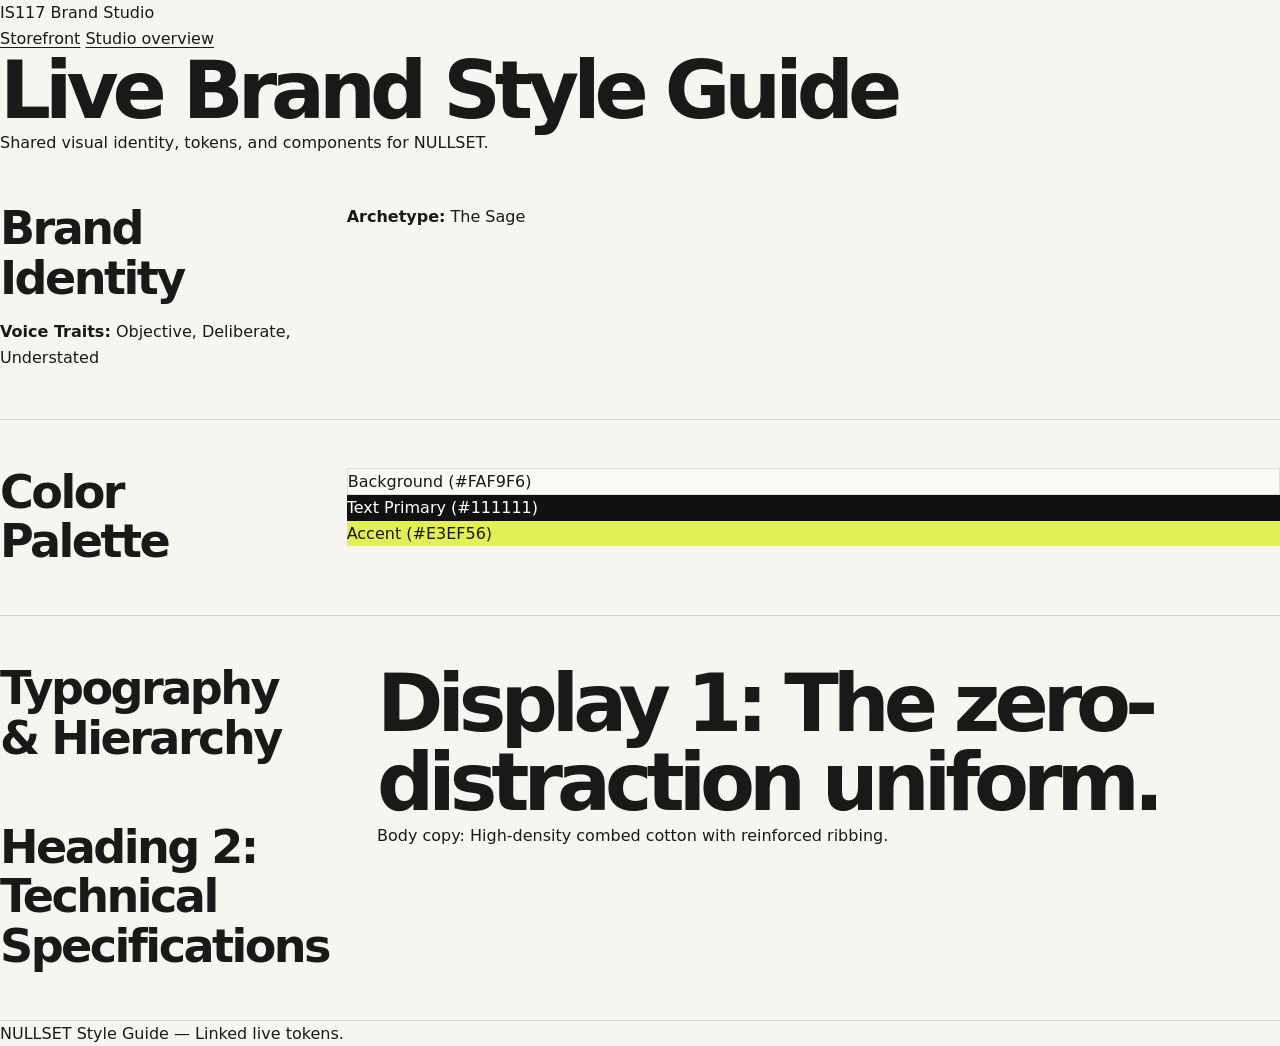
==== commit 9a6263ff: "fix: correct style guide accent contrast Co-authored-by: Copilot <223556219+Copilot@users.noreply.gi" ====
--- a/public/styleguide.html
+++ b/public/styleguide.html
@@ -37,7 +37,7 @@
             <span>Text Primary (#111111)</span>
           </div>
           <div class="swatch swatch-accent">
-            <span>Accent (#2B3A42)</span>
+            <span>Accent (#E3EF56)</span>
           </div>
         </div>
       </section>
--- a/public/styles.css
+++ b/public/styles.css
@@ -1295,17 +1295,18 @@
     animation: none !important;
   }
 }
+
 .swatch-bg {
   background-color: var(--color-bg, #faf9f6);
   border: 1px solid var(--color-border, #dcdcdc);
 }
 
 .swatch-text {
-  background-color: var(--color-text, #111111);
-  color: #ffffff;
+  background-color: var(--color-text, #111);
+  color: #fff;
 }
 
 .swatch-accent {
   background-color: var(--color-accent, #2b3a42);
-  color: #ffffff;
-}
+  color: var(--color-ink, #171a18);
+}
